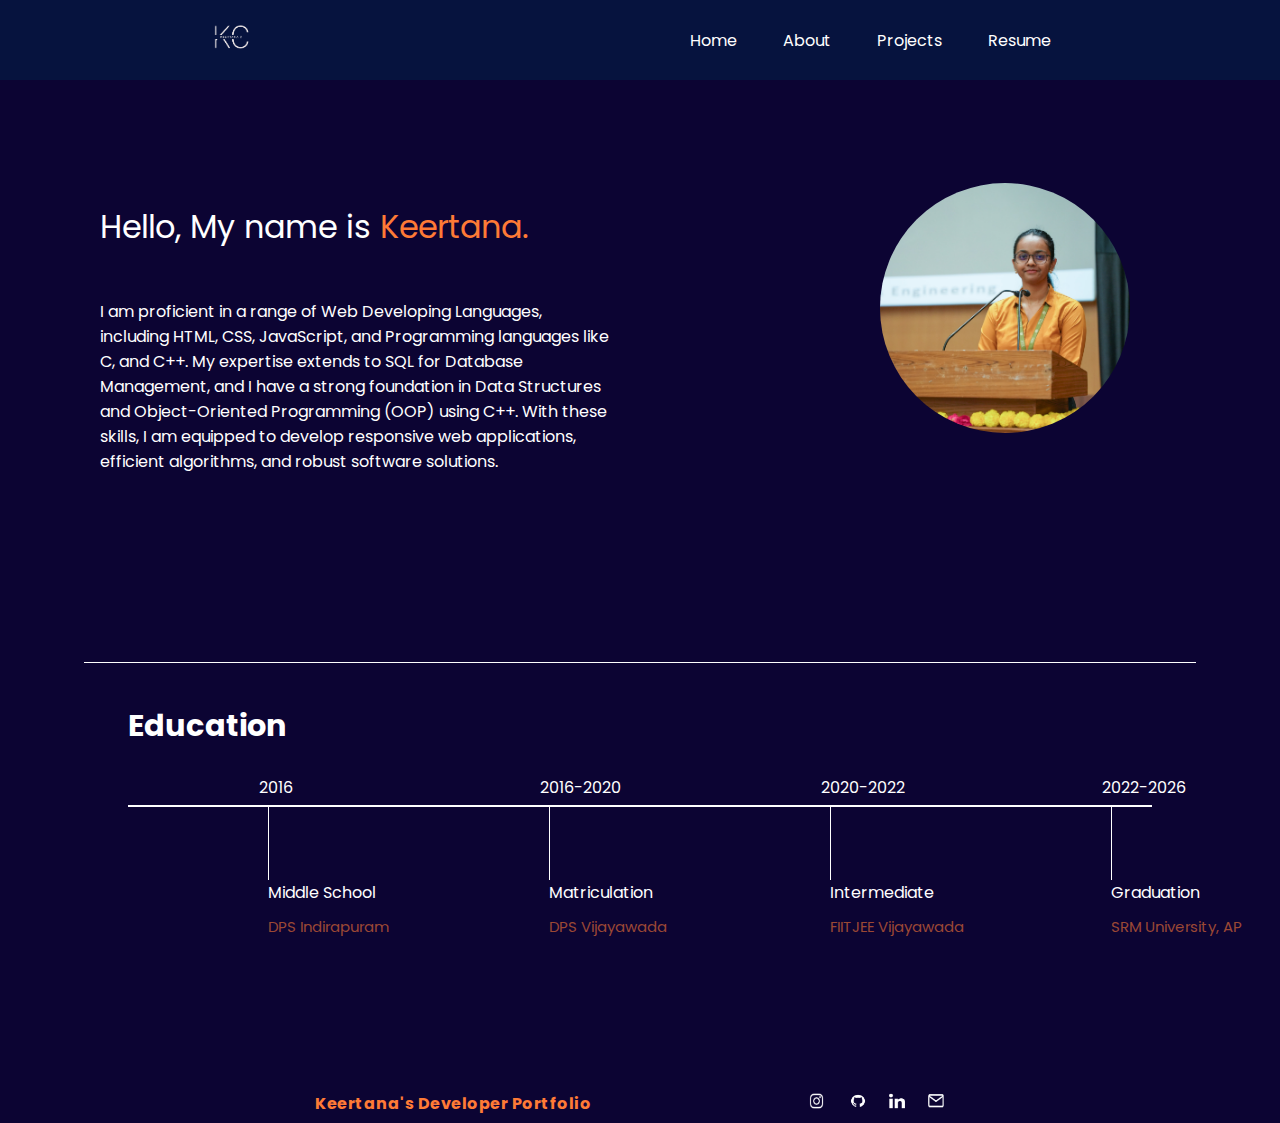
==== about.html @ 5a957054 "Add files via upload" ====
<!DOCTYPE html>
<html lang="en">

<head>
    <meta charset="UTF-8">
    <meta name="viewport" content="width=device-width, initial-scale=1.0">
    <title>Keertana's Developer Portfolio</title>
    <link rel="stylesheet" href="style.css">
    <link rel="preconnect" href="https://fonts.googleapis.com">
    <link rel="preconnect" href="https://fonts.gstatic.com" crossorigin>
    <link href="https://fonts.googleapis.com/css2?family=Poppins:ital,wght@0,100;0,200;0,300;0,400;0,500;0,600;0,700;0,800;0,900;1,100;1,200;1,300;1,400;1,500;1,600;1,700;1,800;1,900&display=swap" rel="stylesheet">
    <link rel="icon" type="image/x-icon" href="Resources for project/CK.png">
</head>

<body>
    <header>
        <nav>
            <div class="left"><a href="index.html" class="homepage"><img src="Resources for project/CK.png" alt=""></a>
            </div>
            <div class="right">
                <ul>
                    <li><a href="index.html">Home</a></li>
                    <li><a href="about.html">About</a></li>
                    <li><a href="projects.html">Projects</a></li>
                    <li><a href="resume.html">Resume</a></li>
                </ul>
            </div>
        </nav>
    </header>

    <main>
        <div class="firstSection-about">
            <div class="leftSection-about">
                <span style="margin-top: 20px;">Hello, My name is <span class="Keertana">Keertana.</span></span><br><br>
                <p>I am proficient in a range of Web Developing Languages, including HTML, CSS, JavaScript, and
                    Programming languages like C, and C++. My expertise extends to SQL for Database Management, and I
                    have a strong foundation in Data Structures and Object-Oriented Programming (OOP) using C++. With
                    these skills, I am equipped to develop responsive web applications, efficient algorithms, and robust
                    software solutions.
                </p>
            </div>
            <div class="rightSection">
                <img src="./Resources for project/DSC00104.JPG" alt="" class="about-picture">
            </div>
        </div>

        <br>
        <hr>
        <section class="education">
            <h1>Education</h1>
            <div class="box">
                <div class="vertical">
                    <div class="image-top">2016</div>
                    <div class="vertical-title">
                        Middle School
                    </div>
                    <div class="vertical-desc">
                        DPS Indirapuram
                    </div>
                </div>
                <div class="vertical">
                    <div class="image-top">2016-2020</div>
                    <div class="vertical-title">
                        Matriculation
                    </div>
                    <div class="vertical-desc">
                        DPS Vijayawada
                    </div>
                </div>
                <div class="vertical">
                    <div class="image-top">2020-2022</div>
                    <div class="vertical-title">
                        Intermediate
                    </div>
                    <div class="vertical-desc">
                        FIITJEE Vijayawada
                    </div>
                </div>
                <div class="vertical">
                    <div class="image-top">2022-2026</div>
                    <div class="vertical-title">
                        Graduation
                    </div>
                    <div class="vertical-desc">
                        SRM University, AP
                    </div>
                </div>
            </div>

        </section>
    </main>
    
    <div class="footer">
        <footer class="footer">
            <h4>Keertana's Developer Portfolio</h4>
            <div class="footer-links">
                <a href="https://www.instagram.com/keertana.004/" target="_blank"><img src="Resources for project/Ig.png" alt="" style="width: 25px;"></a>
                <a href="https://github.com/keertana2984" target="_blank"><img src="Resources for project/github-6980894_1280-removebg-preview.png" alt=""></a>
                <a href="https://www.linkedin.com/in/keertana-c/" target="_blank"><img src="Resources for project/linkedin.png" alt=""></a>
                <a href="mailto:ckeertana4@gmail.com" target="_blank"><img src="Resources for project/mail-removebg-preview.png" alt=""></a>
            </div>
        </footer>
    </div>
</body>

</html>
---- style.css ----
* {
    margin: 0;
    padding: 0;
}

body {
    background-color: #0c0433;
    color: white;
    font-family: 'poppins', sans serif;
}

nav {
    display: flex;
    justify-content: space-around;
    align-items: center;
    height: 80px;
    background-color: #06133e;
}

nav ul {
    display: flex;
    justify-content: center;
}

nav ul li {
    list-style: none;
    margin: 0 23px;
}

nav ul li a {
    text-decoration: none;
    color: white;
}

nav ul li a:hover {
    color: #FE7A36;
    font-size: 1.01rem;
}

.homepage img {
    width: 50px;
    margin-top: 5px
}

.left {
    font-size: 1.75rem;
}

.firstSection {
    display: flex;
    justify-content: space-around;
    align-items: center;
    margin: 23px 0;
}

.firstSection>div {
    width: 40%;
}

.leftSection {
    font-size: 3rem;
}

.rightSection img {
    transition: transform .2s;
}

.rightSection img:hover {
    transform: scale(1.2);
}

.index-img {
    width: 80%;
    margin: 30px 0;
}

.Keertana {
    color: #FE7A36;
}

#element {
    background-image: linear-gradient(to right, #152864, white, #FE7A36);
    -webkit-background-clip: text;
    background-clip: text;
    -webkit-text-fill-color: transparent;
}

.footer {
    align-items: center;
    bottom: 0;
    color: #FE7A36;
    display: flex;
    flex-wrap: wrap;
    height: 40px;
    justify-content: space-evenly;
    letter-spacing: .5px;
    margin: 10px auto 10px;
    position: relative;
    text-align: center;
    width: 90%;
}

.footer-links {
    display: flex;
    font-size: 18px;
    justify-content: space-evenly;
    width: 180px;
}

.footer-links img {
    width: 20px;
    height: 18px;
}

.about-picture {
    width: 250px;
    height: 250px;
    border-radius: 50%;
    margin-top: 80px;
    margin-right: 150px;
}

.firstSection-about {
    display: flex;
    justify-content: space-around;
    margin: 23px 0;
}

.leftSection-about {
    font-size: 2rem;
    margin: 100px;
}

.leftSection-about>p {
    font-size: 1rem;
    width: 75%;
}

main hr {
    border: 0;
    background: white;
    height: 1.2px;
    margin: 40px 84px;
}

.education {
    max-width: 80vw;
    margin: auto;
    height: 40vh;
}

.education h1 {
    font-size: 1.9rem;
}

.education .box {
    background-color: white;
    width: 80vw;
    height: 2px;
    margin: 56px 0;
    display: flex;
}

.education .vertical {
    height: 75px;
    width: 1px;
    background-color: white;
    margin: 0 140px;
}

.image-top {
    width: 86px;
    position: relative;
    top: -30px;
    left: -9px;
}

.vertical-title {
    position: relative;
    top: 50px;
    width: 150px;
}

.vertical-desc {
    position: relative;
    top: 60px;
    color: #fe793697;
    width: 150px;
    font-size: 15px;
}


.project {
    display: inline-block;
    margin: 50px 300px;
    background-image: linear-gradient(to right, #152864, white, #FE7A36);
    -webkit-background-clip: text;
    background-clip: text;
    -webkit-text-fill-color: transparent;
}

.project-snippet {
    width: 500px;
}

.p1 {
    display: flex;
}

.project-content {
    margin: 30px 120px;
    width: 40%;
}

.project-title {
    margin-bottom: 20px;
    color: #FE7A36;
}

.project-desc {
    margin-bottom: 20px;
}

.project-link {
    text-decoration: none;
    color: #FE7A36;
    font-size: 1rem;
}

.project-button {
    padding: 10px;
    margin-left: 215px;
    border-radius: 40px;
    background-color: #152864;
    border: 1px solid black;
    transition: transform .2s;
}

.project-button:hover {
    transform: scale(1.1);
}

.manymore {
    margin-left: 50px;
    margin-bottom: 50px;
}


.resume-img {
    display: block;
    margin-left: auto;
    margin-right: auto;
    width: 40%;
    margin-top: 50px;
    transition: transform .2s;
}

.resume-img:hover{
    transform: scale(1.04);
}

.download{
    padding: 15px;
    margin-left: 680px;
    border-radius: 40px;
    background-color:#FE7A36;
    color:#152864;
    border: 1px solid black;
    cursor:pointer;
    margin-bottom: 50px;
}
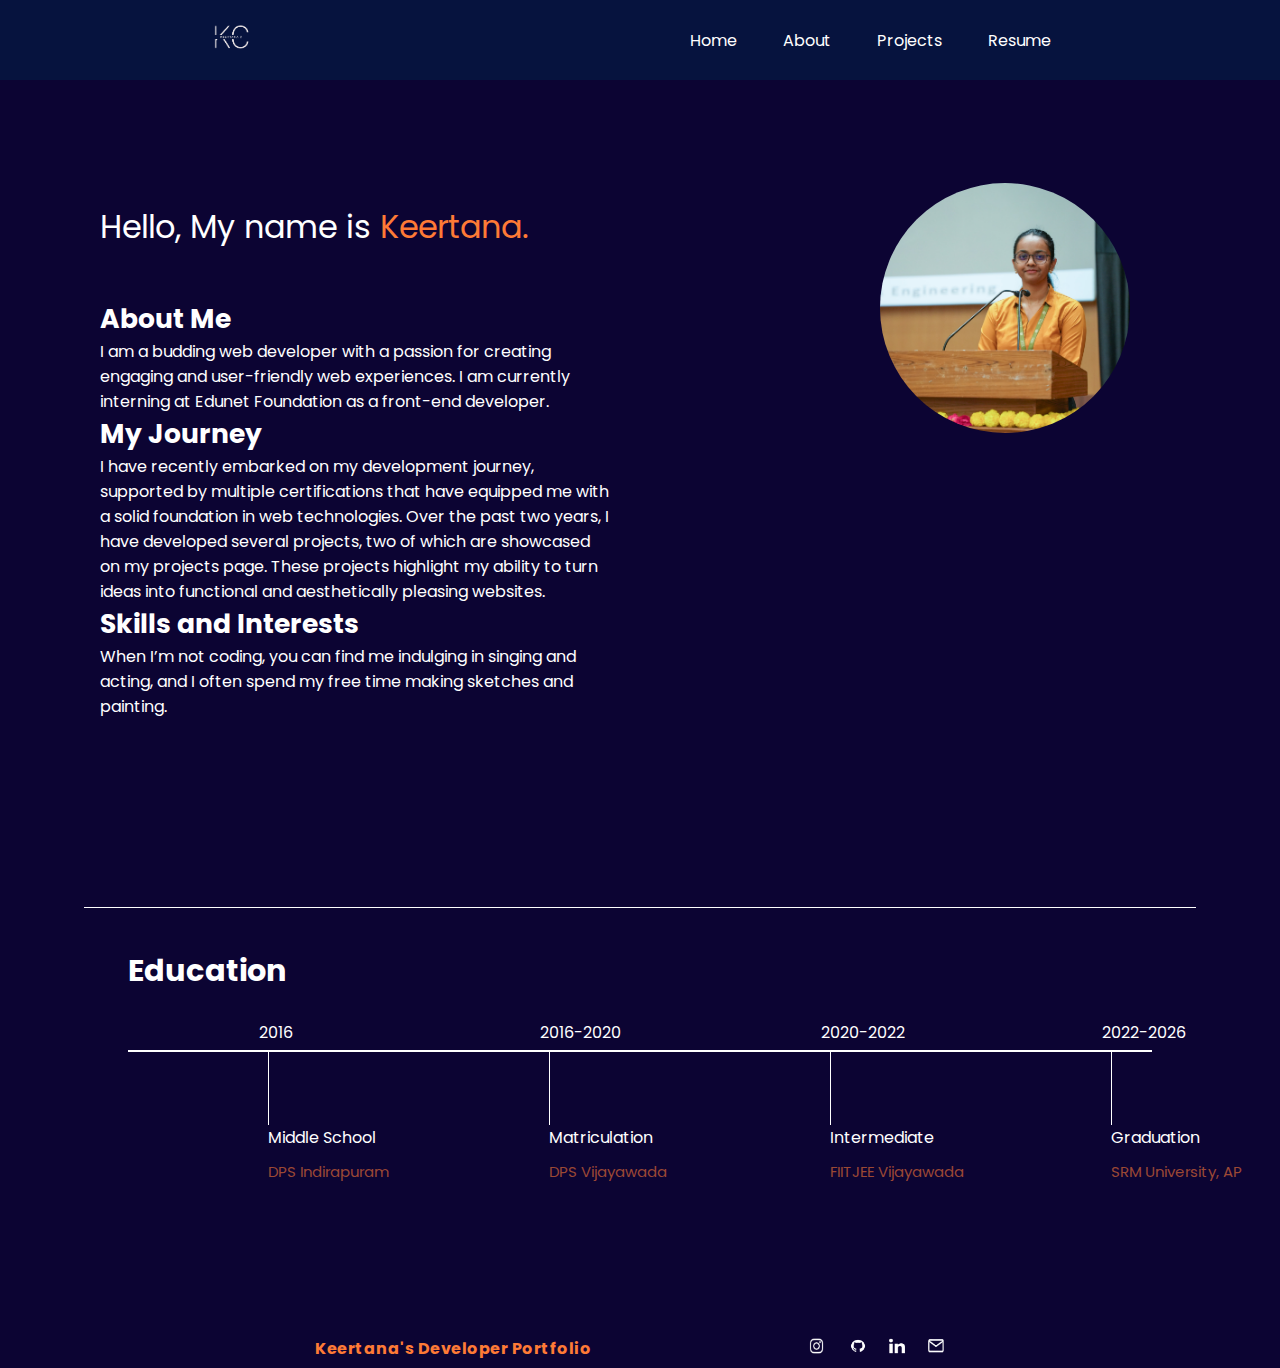
==== commit 51bfb36c: "Update about.html" ====
--- a/about.html
+++ b/about.html
@@ -31,12 +31,18 @@
     <main>
         <div class="firstSection-about">
             <div class="leftSection-about">
-                <span style="margin-top: 20px;">Hello, My name is <span class="Keertana">Keertana.</span></span><br><br>
-                <p>I am proficient in a range of Web Developing Languages, including HTML, CSS, JavaScript, and
-                    Programming languages like C, and C++. My expertise extends to SQL for Database Management, and I
-                    have a strong foundation in Data Structures and Object-Oriented Programming (OOP) using C++. With
-                    these skills, I am equipped to develop responsive web applications, efficient algorithms, and robust
-                    software solutions.
+                <span style="font-size: 2rem;">Hello, My name is <span class="Keertana">Keertana.</span></span><br><br>
+                <h5>About Me</h5>
+                <p class="about-content">
+                    I am a budding web developer with a passion for creating engaging and user-friendly web experiences. I am currently interning at Edunet Foundation as a front-end developer.
+                </p>
+                <h5>My Journey</h5>
+                <p class="about-content">
+                    I have recently embarked on my development journey, supported by multiple certifications that have equipped me with a solid foundation in web technologies. Over the past two years, I have developed several projects, two of which are showcased on my projects page. These projects highlight my ability to turn ideas into functional and aesthetically pleasing websites.
+                </p>              
+                <h5>Skills and Interests</h5>
+                <p class="about-content">
+                    When I’m not coding, you can find me indulging in singing and acting, and I often spend my free time making sketches and painting.
                 </p>
             </div>
             <div class="rightSection">
@@ -103,4 +109,4 @@
     </div>
 </body>
 
-</html>+</html>
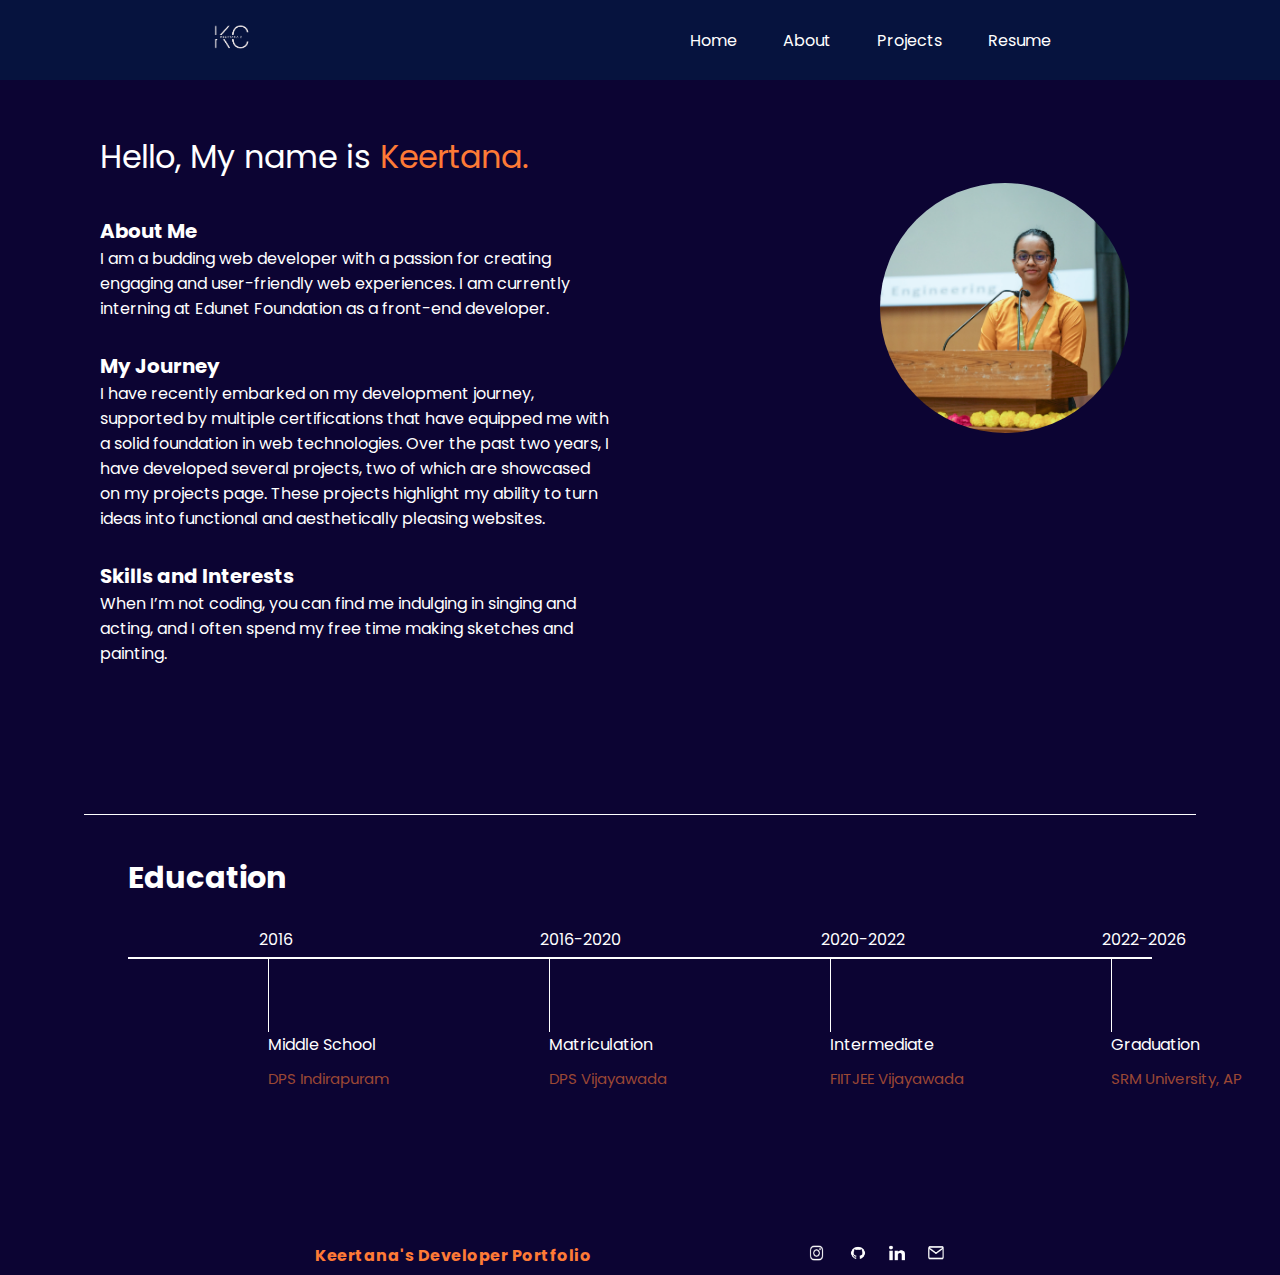
==== commit aafa5e91: "Update about.html" ====
--- a/about.html
+++ b/about.html
@@ -32,7 +32,8 @@
         <div class="firstSection-about">
             <div class="leftSection-about">
                 <span style="font-size: 2rem;">Hello, My name is <span class="Keertana">Keertana.</span></span><br><br>
-                <h5>About Me</h5>
+                <div class="leftSection-content">
+                    <h5>About Me</h5>
                 <p class="about-content">
                     I am a budding web developer with a passion for creating engaging and user-friendly web experiences. I am currently interning at Edunet Foundation as a front-end developer.
                 </p>
@@ -45,7 +46,9 @@
                     When I’m not coding, you can find me indulging in singing and acting, and I often spend my free time making sketches and painting.
                 </p>
             </div>
-            <div class="rightSection">
+                </div>
+                
+            <div class="rightSection-about">
                 <img src="./Resources for project/DSC00104.JPG" alt="" class="about-picture">
             </div>
         </div>
--- a/style.css
+++ b/style.css
@@ -1,3 +1,5 @@
+/*this css, by default, is for 1440px screens*/
+
 * {
     margin: 0;
     padding: 0;
@@ -127,13 +129,25 @@
 }
 
 .leftSection-about {
-    font-size: 2rem;
-    margin: 100px;
-}
-
-.leftSection-about>p {
+    font-size: 1.5rem;
+    margin: 30px 100px;
+}
+
+.leftSection-about p {
     font-size: 1rem;
     width: 75%;
+}
+
+.rightSection-about img {
+    transition: transform .2s;
+}
+
+.rightSection-about img:hover {
+    transform: scale(1.2);
+}
+
+.about-content {
+    margin-bottom: 30px;
 }
 
 main hr {
@@ -203,6 +217,14 @@
     width: 500px;
 }
 
+.rightSection-project img {
+    transition: transform .2s;
+}
+
+.rightSection-project img:hover {
+    transform: scale(1.2);
+}
+
 .p1 {
     display: flex;
 }
@@ -255,17 +277,176 @@
     transition: transform .2s;
 }
 
-.resume-img:hover{
+.resume-img:hover {
     transform: scale(1.04);
 }
 
-.download{
+.download-resume {
+    display: flex;
+    justify-content: center;
+}
+
+.download {
+    text-decoration: none;
+    margin-left: 0;
     padding: 15px;
-    margin-left: 680px;
     border-radius: 40px;
-    background-color:#FE7A36;
-    color:#152864;
+    background-color: #FE7A36;
+    color: #152864;
     border: 1px solid black;
-    cursor:pointer;
+    cursor: pointer;
     margin-bottom: 50px;
-}+}
+
+
+/* media queries for responsiveness */
+
+
+/*this also works pretty well and acceptably good for 748 px as well*/
+@media screen and (max-width: 1024px) {
+    .education {
+        height: 800px;
+    }
+
+    .box {
+        flex-direction: column;
+        height: 200vh;
+    }
+
+    .education .box {
+        width: 0;
+        margin-left: 40%;
+    }
+
+    .education .vertical {
+        height: 87px;
+        width: 1px;
+        background-color: white;
+        margin: 50px;
+        margin-left: 50%;
+    }
+
+    .firstSection-about {
+        flex-direction: column-reverse;
+        align-items: center;
+    }
+
+    .leftSection-about {
+        padding-left: 100px;
+    }
+
+    .rightSection-about {
+        padding-left: 150px;
+    }
+
+    .firstSection {
+        flex-direction: column-reverse;
+        justify-content: center;
+        align-items: center;
+        width: 100%;
+    }
+
+    .firstSection>div {
+        width: 60%;
+    }
+
+    .leftSection {
+        width: 100% !important;
+        display: flex;
+        flex-direction: column;
+        justify-content: center;
+        align-items: center;
+        padding-left: 0;
+    }
+
+    .rightSection {
+        width: 300px !important
+    }
+
+    .rightSection img {
+        padding-left: 30px;
+    }
+
+    .p1 {
+        flex-direction: column-reverse;
+        align-items: center;
+    }
+
+    .project-button {
+        margin-left: 0;
+    }
+
+    .project {
+        margin: 50px 150px;
+    }
+
+    .resume-img{
+        width: 70%;
+    }
+
+    .download-resume {
+        display: flex;
+        justify-content: center;
+    }
+
+    .download {
+        text-decoration: none;
+        margin-left: 0;
+    }
+}
+
+@media screen and (max-width: 600px) {
+    body {
+        min-width: fit-content;
+    }
+
+    nav {
+        display: flex;
+        justify-content: space-around;
+        align-items: center;
+        height: 80px;
+        background-color: #06133e;
+        width: auto;
+    }
+
+    .rightSection img {
+        padding-left: 30px;
+    }
+
+    .rightSection-about img {
+        width: 150px;
+        height: auto;
+    }
+
+    .leftSection-about {
+        padding: 0;
+        margin: 0;
+        text-align: center;
+    }
+
+    .leftSection-about span {
+        margin: 5px;
+    }
+
+    .leftSection-about p {
+        width: 95%;
+        margin-left: 20px;
+    }
+
+    .project {
+        margin: 30px;
+    }
+
+    .project-snippet {
+        width: 300px;
+    }
+
+    .project-content{
+        width: 70%;
+        text-align: center;
+    }
+
+    .resume-img{
+        width: 90%;
+    }
+}
